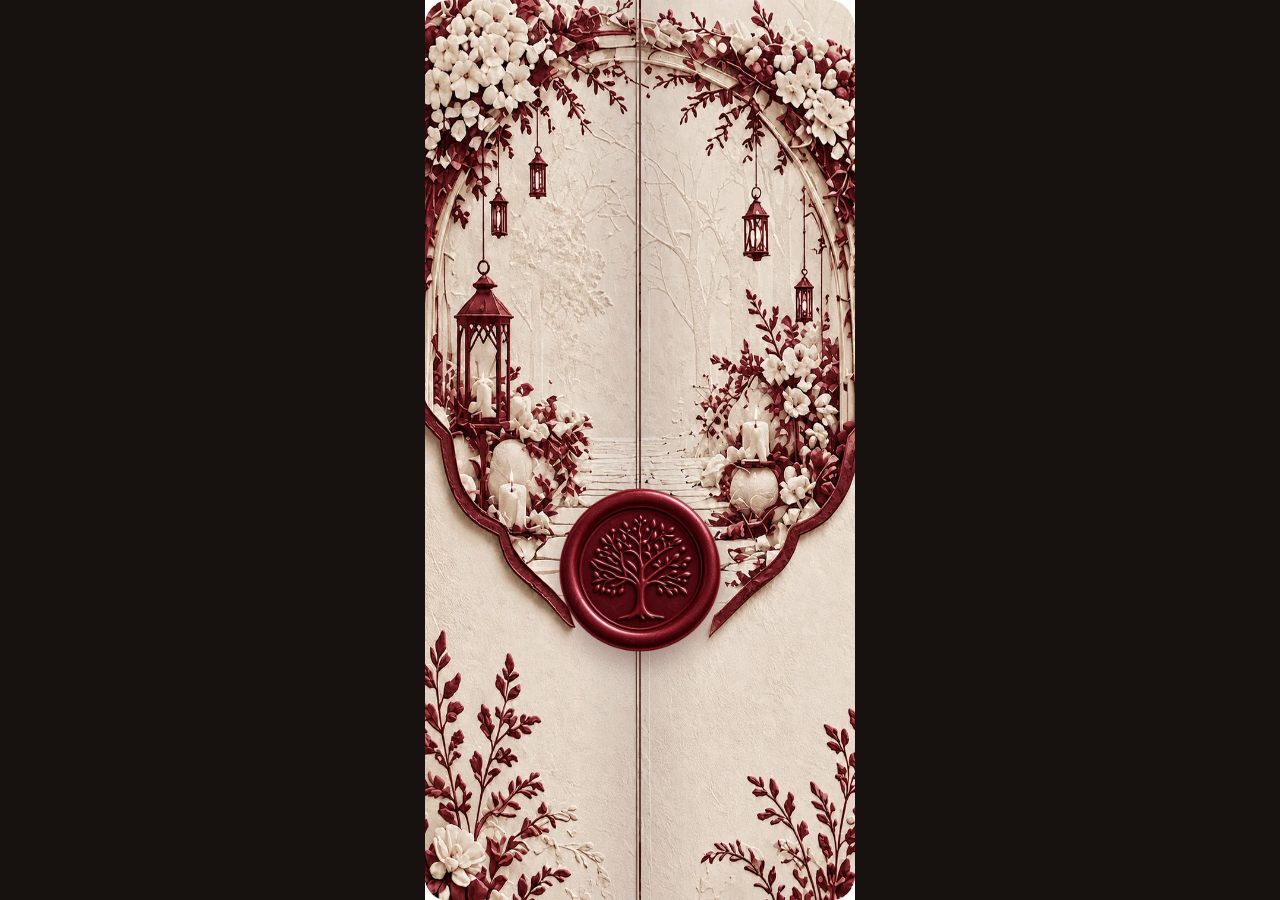
==== sardor-iroda/index.html @ 6cb40ab3 "first commit" ====
<!doctype html>
<html lang="kk">
  <head>
    <meta charset="UTF-8" />
    <meta name="viewport" content="width=device-width, initial-scale=1.0" />
    <meta name="description" content="Абдукаримов отбасы сізді Амирхан мен Нилуфардың үйлену тойына шақырады — 5 қараша 2026, сағат 16:00, «Бахт саройи» мейрамханасы." />
    <meta property="og:type" content="website" />
    <meta property="og:locale" content="kk_KZ" />
    <meta property="og:site_name" content="Үйлену тойына шақыру" />
    <meta property="og:title" content="Амирхан & Нилуфар — Үйлену тойына шақыру" />
    <meta property="og:description" content="Абдукаримов отбасы сізді Амирхан мен Нилуфардың үйлену тойына шақырады — 5 қараша 2026, сағат 16:00, «Бахт саройи» мейрамханасы." />
    <meta property="og:url" content="https://taklifnoma-animation.pages.dev/sardor-iroda" />
    <meta
      property="og:image"
      content="/assets/lokatsiya-cutout-C5i7Qws-.png"
    />
    <meta property="og:image:alt" content="Амирхан & Нилуфар — Үйлену тойына шақыру" />
    <meta name="twitter:card" content="summary_large_image" />
    <meta name="twitter:title" content="Амирхан & Нилуфар — Үйлену тойына шақыру" />
    <meta name="twitter:description" content="Абдукаримов отбасы сізді Амирхан мен Нилуфардың үйлену тойына шақырады — 5 қараша 2026, сағат 16:00, «Бахт саройи» мейрамханасы." />
    <meta
      name="twitter:image"
      content="/assets/lokatsiya-cutout-C5i7Qws-.png"
    />
    <title>Амирхан &amp; Нилуфар — Үйлену тойына шақыру</title>
    <script type="module" crossorigin src="/assets/index-3DyeIg9G.js"></script>
    <link rel="stylesheet" crossorigin href="/assets/index-jlEgkrWH.css">
    <style>
      .open-hint{
        position:absolute;
        top:63.5%;
        left:50%;
        transform:translate(-50%,-50%);
        z-index:7;
        width:clamp(146px,41vw,176px);
        height:clamp(146px,41vw,176px);
        pointer-events:none;
      }
      .open-hint__ring{
        position:absolute;
        inset:0;
        border-radius:50%;
        border:2px solid #f3d595;
        opacity:0;
        animation:open-hint-ring 2.4s ease-out infinite;
      }
      .open-hint__ring:nth-child(2){ animation-delay:.8s; }
      .open-hint__ring:nth-child(3){ animation-delay:1.6s; }
      @keyframes open-hint-ring{
        0%{transform:scale(.8);opacity:.8}
        70%{opacity:.18}
        100%{transform:scale(1.16);opacity:0}
      }
      .door--open .open-hint{display:none}
    </style>
  </head>
  <body>
    <div id="root"></div>
    <script>
      (function(){
        function addHint(){
          var doorBtn = document.querySelector('.door');
          if(!doorBtn){ return false; }
          if(doorBtn.querySelector('.open-hint')){ return true; }
          var hint = document.createElement('span');
          hint.className = 'open-hint';
          hint.setAttribute('aria-hidden', 'true');
          hint.innerHTML = '<span class="open-hint__ring"></span><span class="open-hint__ring"></span><span class="open-hint__ring"></span>';
          doorBtn.appendChild(hint);
          return true;
        }
        var tries = 0;
        var timer = setInterval(function(){
          tries++;
          if(addHint() || tries > 100){ clearInterval(timer); }
        }, 100);
      })();
    </script>
  </body>
</html>
---- assets/index-jlEgkrWH.css ----
@font-face{font-family:Manrope;font-style:normal;font-display:swap;font-weight:400;src:url([data-uri])format("woff2"),url([data-uri])format("woff");unicode-range:U+460-52F,U+1C80-1C8A,U+20B4,U+2DE0-2DFF,U+A640-A69F,U+FE2E-FE2F}@font-face{font-family:Manrope;font-style:normal;font-display:swap;font-weight:400;src:url(/assets/manrope-cyrillic-400-normal-BMzJvInZ.woff2)format("woff2"),url(/assets/manrope-cyrillic-400-normal-Dvx59UGC.woff)format("woff");unicode-range:U+301,U+400-45F,U+490-491,U+4B0-4B1,U+2116}@font-face{font-family:Manrope;font-style:normal;font-display:swap;font-weight:400;src:url(/assets/manrope-greek-400-normal-CM4qok81.woff2)format("woff2"),url(/assets/manrope-greek-400-normal-DuX9RsAR.woff)format("woff");unicode-range:U+370-377,U+37A-37F,U+384-38A,U+38C,U+38E-3A1,U+3A3-3FF}@font-face{font-family:Manrope;font-style:normal;font-display:swap;font-weight:400;src:url(/assets/manrope-vietnamese-400-normal-DHb3EETF.woff2)format("woff2"),url(/assets/manrope-vietnamese-400-normal-D7E_mLGF.woff)format("woff");unicode-range:U+102-103,U+110-111,U+128-129,U+168-169,U+1A0-1A1,U+1AF-1B0,U+300-301,U+303-304,U+308-309,U+323,U+329,U+1EA0-1EF9,U+20AB}@font-face{font-family:Manrope;font-style:normal;font-display:swap;font-weight:400;src:url(/assets/manrope-latin-ext-400-normal-CMDvPJRp.woff2)format("woff2"),url(/assets/manrope-latin-ext-400-normal-C-X6QNXX.woff)format("woff");unicode-range:U+100-2BA,U+2BD-2C5,U+2C7-2CC,U+2CE-2D7,U+2DD-2FF,U+304,U+308,U+329,U+1D00-1DBF,U+1E00-1E9F,U+1EF2-1EFF,U+2020,U+20A0-20AB,U+20AD-20C0,U+2113,U+2C60-2C7F,U+A720-A7FF}@font-face{font-family:Manrope;font-style:normal;font-display:swap;font-weight:400;src:url(/assets/manrope-latin-400-normal-PaqtzbVb.woff2)format("woff2"),url(/assets/manrope-latin-400-normal-8tf8FM3T.woff)format("woff");unicode-range:U+??,U+131,U+152-153,U+2BB-2BC,U+2C6,U+2DA,U+2DC,U+304,U+308,U+329,U+2000-206F,U+20AC,U+2122,U+2191,U+2193,U+2212,U+2215,U+FEFF,U+FFFD}@font-face{font-family:Manrope;font-style:normal;font-display:swap;font-weight:600;src:url([data-uri])format("woff2"),url([data-uri])format("woff");unicode-range:U+460-52F,U+1C80-1C8A,U+20B4,U+2DE0-2DFF,U+A640-A69F,U+FE2E-FE2F}@font-face{font-family:Manrope;font-style:normal;font-display:swap;font-weight:600;src:url(/assets/manrope-cyrillic-600-normal-DvRl3Mj-.woff2)format("woff2"),url(/assets/manrope-cyrillic-600-normal-It4mZcQk.woff)format("woff");unicode-range:U+301,U+400-45F,U+490-491,U+4B0-4B1,U+2116}@font-face{font-family:Manrope;font-style:normal;font-display:swap;font-weight:600;src:url(/assets/manrope-greek-600-normal-BoRV6lzK.woff2)format("woff2"),url(/assets/manrope-greek-600-normal-CF2i9ZRY.woff)format("woff");unicode-range:U+370-377,U+37A-37F,U+384-38A,U+38C,U+38E-3A1,U+3A3-3FF}@font-face{font-family:Manrope;font-style:normal;font-display:swap;font-weight:600;src:url(/assets/manrope-vietnamese-600-normal-C1J5PCl_.woff2)format("woff2"),url(/assets/manrope-vietnamese-600-normal-lA7a_7Ok.woff)format("woff");unicode-range:U+102-103,U+110-111,U+128-129,U+168-169,U+1A0-1A1,U+1AF-1B0,U+300-301,U+303-304,U+308-309,U+323,U+329,U+1EA0-1EF9,U+20AB}@font-face{font-family:Manrope;font-style:normal;font-display:swap;font-weight:600;src:url(/assets/manrope-latin-ext-600-normal-_gBojHdJ.woff2)format("woff2"),url(/assets/manrope-latin-ext-600-normal-u5Pl7hTU.woff)format("woff");unicode-range:U+100-2BA,U+2BD-2C5,U+2C7-2CC,U+2CE-2D7,U+2DD-2FF,U+304,U+308,U+329,U+1D00-1DBF,U+1E00-1E9F,U+1EF2-1EFF,U+2020,U+20A0-20AB,U+20AD-20C0,U+2113,U+2C60-2C7F,U+A720-A7FF}@font-face{font-family:Manrope;font-style:normal;font-display:swap;font-weight:600;src:url(/assets/manrope-latin-600-normal-4f0koTD-.woff2)format("woff2"),url(/assets/manrope-latin-600-normal-BqgrALkZ.woff)format("woff");unicode-range:U+??,U+131,U+152-153,U+2BB-2BC,U+2C6,U+2DA,U+2DC,U+304,U+308,U+329,U+2000-206F,U+20AC,U+2122,U+2191,U+2193,U+2212,U+2215,U+FEFF,U+FFFD}@font-face{font-family:Great Vibes;font-style:normal;font-display:swap;font-weight:400;src:url(/assets/great-vibes-cyrillic-ext-400-normal-CKQhgFwn.woff2)format("woff2"),url([data-uri])format("woff");unicode-range:U+460-52F,U+1C80-1C8A,U+20B4,U+2DE0-2DFF,U+A640-A69F,U+FE2E-FE2F}@font-face{font-family:Great Vibes;font-style:normal;font-display:swap;font-weight:400;src:url(/assets/great-vibes-cyrillic-400-normal-C-wcqNJs.woff2)format("woff2"),url(/assets/great-vibes-cyrillic-400-normal-DtFXCWjq.woff)format("woff");unicode-range:U+301,U+400-45F,U+490-491,U+4B0-4B1,U+2116}@font-face{font-family:Great Vibes;font-style:normal;font-display:swap;font-weight:400;src:url([data-uri])format("woff2"),url([data-uri])format("woff");unicode-range:U+1F??}@font-face{font-family:Great Vibes;font-style:normal;font-display:swap;font-weight:400;src:url(/assets/great-vibes-vietnamese-400-normal-a2O3jU53.woff2)format("woff2"),url(/assets/great-vibes-vietnamese-400-normal-Cxbm9Uac.woff)format("woff");unicode-range:U+102-103,U+110-111,U+128-129,U+168-169,U+1A0-1A1,U+1AF-1B0,U+300-301,U+303-304,U+308-309,U+323,U+329,U+1EA0-1EF9,U+20AB}@font-face{font-family:Great Vibes;font-style:normal;font-display:swap;font-weight:400;src:url(/assets/great-vibes-latin-ext-400-normal-CsjMq8GN.woff2)format("woff2"),url(/assets/great-vibes-latin-ext-400-normal-wh4xxCIu.woff)format("woff");unicode-range:U+100-2BA,U+2BD-2C5,U+2C7-2CC,U+2CE-2D7,U+2DD-2FF,U+304,U+308,U+329,U+1D00-1DBF,U+1E00-1E9F,U+1EF2-1EFF,U+2020,U+20A0-20AB,U+20AD-20C0,U+2113,U+2C60-2C7F,U+A720-A7FF}@font-face{font-family:Great Vibes;font-style:normal;font-display:swap;font-weight:400;src:url(/assets/great-vibes-latin-400-normal-q5-78SH_.woff2)format("woff2"),url(/assets/great-vibes-latin-400-normal-BAZ173uY.woff)format("woff");unicode-range:U+??,U+131,U+152-153,U+2BB-2BC,U+2C6,U+2DA,U+2DC,U+304,U+308,U+329,U+2000-206F,U+20AC,U+2122,U+2191,U+2193,U+2212,U+2215,U+FEFF,U+FFFD}:root{color:#2b1715;font-synthesis:none;text-rendering:optimizelegibility;background:#17120f;font-family:Inter,ui-sans-serif,system-ui,sans-serif}html{scroll-behavior:smooth}*{box-sizing:border-box}body{overscroll-behavior-y:none;min-width:320px;height:100dvh;margin:0;overflow:hidden}@font-face{font-family:Andasia;src:url(/assets/andasia-2HtZKfpH.ttf)format("truetype");font-display:swap;font-style:normal;font-weight:400}#root{height:100%}.page{background:#17120f;justify-content:center;height:100%;display:flex;overflow:hidden}.invitation{background:#eee6dc;width:min(100%,430px);height:100%;position:relative;overflow:hidden}.extra-card{color:#652c2c;text-align:center;width:100%;max-width:360px;font-family:Manrope,sans-serif}.extra-card h2{margin:18px 0 24px;font:400 clamp(2.5rem,11vw,3.3rem)/1.2 Great Vibes,cursive}.extra-card p{margin:22px 0;font-size:clamp(1rem,4.3vw,1.16rem);line-height:1.65}.extra-card__heart{font-size:26px}.extra-card .extra-card__names{font:400 clamp(2.3rem,10vw,3rem)/1.3 Great Vibes,cursive}.countdown-grid{grid-template-columns:repeat(4,minmax(0,1fr));gap:8px;margin:30px 0;display:grid}.countdown-grid>div{background:#fff8efb3;border:1px solid #a8796066;border-radius:14px 4px;padding:15px 2px}.countdown-grid strong{font-variant-numeric:tabular-nums;font-size:clamp(1.5rem,7vw,2rem);display:block}.countdown-grid span{font-size:11px}.language-switch{top:max(14px, env(safe-area-inset-top));z-index:30;background:#fff8efed;border:1px solid #bfa783;border-radius:24px;gap:4px;padding:4px;display:flex;position:absolute;left:50%;transform:translate(-50%);box-shadow:0 3px 16px #35251820}.language-switch button{color:#654a32;cursor:pointer;white-space:nowrap;background:0 0;border:0;border-radius:20px;min-height:40px;padding:8px 15px;font:600 13px Manrope,sans-serif}.language-switch button[aria-pressed=true]{color:#fffaf2;background:#765638}.language-switch button:focus-visible{outline-offset:2px;outline:2px solid #765638}.invitation__visual{z-index:0;width:100%;height:100%;position:absolute;inset:0;overflow:hidden}.invitation__layer{object-fit:cover;pointer-events:none;-webkit-user-select:none;user-select:none;width:100%;height:100%;display:block;position:absolute;inset:0}.invitation__layer--flowers{z-index:3}.invitation__circle{z-index:1;aspect-ratio:1;object-fit:contain;opacity:.38;pointer-events:none;-webkit-user-select:none;user-select:none;will-change:transform;width:145%;max-width:none;animation:32s linear infinite rotate-background-circle;display:block;position:absolute;top:50%;left:0;transform:translate(-50%,-50%)}.invitation__arabic{z-index:2;object-fit:cover;object-position:center right;opacity:.14;mix-blend-mode:multiply;filter:blur(.35px);pointer-events:none;-webkit-user-select:none;user-select:none;width:68%;height:100%;display:block;position:absolute;top:0;right:0}@keyframes rotate-background-circle{to{transform:translate(-50%,-50%)rotate(360deg)}}@media (prefers-reduced-motion:reduce){.invitation__circle{animation:none}}.invitation__content{z-index:3;overscroll-behavior-y:none;scroll-behavior:smooth;scroll-snap-type:y mandatory;-webkit-overflow-scrolling:touch;width:100%;height:100%;position:relative;overflow:hidden auto}.door{z-index:20;cursor:pointer;perspective:900px;background:0 0;border:0;width:100%;height:100%;padding:0;transition:visibility 0s linear 12.7s;display:block;position:absolute;inset:0;overflow:hidden}.door__floor-shadow{z-index:1;opacity:0;filter:blur(16px);transform-origin:bottom;background:#240a0bb3;border-radius:50%;width:18%;height:14%;transition:width 10s cubic-bezier(.42,0,.16,1),opacity 10s,transform 10s cubic-bezier(.42,0,.16,1);position:absolute;bottom:-4%;left:50%;transform:translate(-50%)scaleX(.2)}.door__panel{backface-visibility:hidden;width:50.15%;height:100%;transform-style:preserve-3d;will-change:transform;transition:transform 10s cubic-bezier(.42,0,.16,1) 2.4s,filter 10s 2.4s,box-shadow 10s 2.4s;position:absolute;top:0;overflow:hidden}.door__panel img{object-fit:fill;pointer-events:none;-webkit-user-select:none;user-select:none;width:200%;max-width:none;height:100%;position:absolute;top:0}.door__monogram{z-index:5;aspect-ratio:1;color:#f3d595;text-shadow:0 2px 8px #230a0aa6;pointer-events:none;background:#4818172e;border:1px solid #f0d08fcc;border-radius:50%;place-items:center;width:clamp(76px,24vw,102px);font-family:Great Vibes,cursive;font-size:clamp(3.15rem,15vw,4.15rem);font-style:italic;font-weight:400;line-height:1;display:grid;position:absolute;top:43%;left:50%;transform:translate(-50%,-50%);box-shadow:inset 0 0 0 4px #5e2a1f4d,0 7px 22px #230a0a61}.door__panel--left .door__monogram{padding-right:.08em}.door__panel--right .door__monogram{padding-right:.12em}.door__panel:before{z-index:3;opacity:.18;mix-blend-mode:multiply;pointer-events:none;content:"";background:linear-gradient(90deg,#fff8e17a,#0000 16% 72%,#2e0b0e8a);transition:opacity 10s;position:absolute;inset:0}.door__panel--left{transform-origin:0;border-right:2px solid #4818178c;left:0;box-shadow:inset -7px 0 10px #481d1652,inset 3px 0 3px #fffaec52}.door__panel--left img{left:0}.door__panel--right{transform-origin:100%;border-left:2px solid #4818178c;right:0;box-shadow:inset 7px 0 10px #481d1652,inset -3px 0 3px #fffaec52}.door__panel--right img{right:0}.door__panel--right:before{background:linear-gradient(270deg,#fff8e17a,#0000 16% 72%,#2e0b0e8a)}.door__seal{z-index:6;aspect-ratio:1;filter:drop-shadow(0 12px 13px #4012125c);pointer-events:none;-webkit-user-select:none;user-select:none;will-change:transform, opacity;border-radius:50%;width:clamp(146px,41vw,176px);display:block;position:absolute;top:63.5%;left:50%;transform:translate(-50%,-50%)}.door--open{visibility:hidden;pointer-events:none}.door--open .door__panel--left{filter:brightness(.68)saturate(1.08);transform:rotateY(-116deg);box-shadow:26px 0 42px #2b0e0d94,inset -12px 0 15px #26090b7a}.door--open .door__panel--right{filter:brightness(.68)saturate(1.08);transform:rotateY(116deg);box-shadow:-26px 0 42px #2b0e0d94,inset 12px 0 15px #26090b7a}.door--open .door__seal{animation:2.6s linear forwards release-seal}.door--open .door__panel:before{opacity:.62}.door--open .door__floor-shadow{opacity:.58;width:92%;transform:translate(-50%)scaleX(1)}@keyframes release-seal{0%{opacity:1;transform:translate(-50%,-50%)scale(1)}50%{opacity:1;animation-timing-function:cubic-bezier(.55,0,1,.45);transform:translate(-50%,-72%)scale(1.04)}to{opacity:1;transform:translate(-50%,430%)scale(1)}}.text-scene{scroll-snap-align:start;scroll-snap-stop:always;text-align:center;justify-content:center;align-items:center;min-height:100%;padding:25% 16%;display:flex}.text-scene--top{align-items:flex-start;padding-top:22svh}.text-scene h1,.text-scene p{color:#5a1b1d;text-shadow:0 1px 12px #fffaf3eb;margin:0}.text-scene h1{letter-spacing:-.04em;font-family:Georgia,Times New Roman,serif;font-size:clamp(2.8rem,14vw,4.1rem);font-style:italic;font-weight:500}.text-scene__couple{text-align:center;flex-direction:column;align-items:center;width:100%;margin:0;font-family:Andasia,cursive;font-size:clamp(2.8rem,14vw,4rem);line-height:.9;display:flex}.text-scene__couple--great-vibes{font-family:Great Vibes,cursive;font-weight:400}.text-scene__couple--manrope{font-family:Manrope,sans-serif;font-weight:400}.text-scene__couple .text-scene__name{text-align:center;white-space:nowrap;align-self:center;width:max-content;max-width:none;line-height:.92;display:block}.text-scene__latin-initial{font-family:Andasia,cursive}.text-scene__heading{width:100%}.text-scene__date{-webkit-backdrop-filter:blur(3px);backdrop-filter:blur(3px);letter-spacing:-.035em;text-transform:uppercase;background:linear-gradient(135deg,#fffdf89e,#efe0d259);border:1px solid #5a1b1db8;border-radius:18px 4px;width:fit-content;min-width:225px;padding:18px 30px 19px;font-family:Manrope,sans-serif;font-size:clamp(1.12rem,5.4vw,1.42rem);font-weight:600;line-height:1.45;position:relative;box-shadow:inset 0 0 0 4px #fffaf3ad,inset 0 0 0 5px #5a1b1d33,0 9px 28px #5a1b1d21;margin:76px auto 0!important}.text-scene__date span{display:block}.text-scene__date:before,.text-scene__date:after{color:#7a292b;content:"◆";font-family:Georgia,Times New Roman,serif;font-size:1.25rem;line-height:1;position:absolute;top:50%;transform:translateY(-50%)}.text-scene__date:before{left:-11px}.text-scene__date:after{right:-11px}.text-scene__date-time{margin-top:2px;font-size:1.18em;font-weight:400}.text-scene__schedule{justify-content:center;gap:18px;margin-top:7px;display:flex!important}.text-scene__schedule-item small,.text-scene__schedule-item strong{display:block}.text-scene__schedule-item small{letter-spacing:0;text-transform:none;font-size:.56em;font-weight:600}.text-scene__schedule-item strong{font-size:.93em;font-weight:500}.scroll-cue{color:#6f292b;cursor:pointer;filter:drop-shadow(0 2px 6px #fffaf3f2);background:0 0;border:0;place-items:center;width:52px;height:52px;margin:27px auto 0;padding:0;transition:color .18s,transform .18s;display:grid}.scroll-cue svg{width:42px;height:42px;animation:2.1s ease-in-out infinite scroll-cue-bounce}.scroll-cue:active{transform:scale(.92)}.scroll-cue:focus-visible{outline-offset:2px;border-radius:14px;outline:2px solid #5a1b1dad}.scroll-cue--page{margin-top:18px}.scroll-cue--up svg{animation-name:scroll-cue-bounce-up;transform:rotate(180deg)}@keyframes scroll-cue-bounce{0%,to{opacity:.48;transform:translateY(0)}50%{opacity:.92;transform:translateY(9px)}}@keyframes scroll-cue-bounce-up{0%,to{opacity:.48;transform:rotate(180deg)translateY(0)}50%{opacity:.92;transform:rotate(180deg)translateY(9px)}}.text-scene__couple>span:not(.text-scene__name){font-size:.72em;line-height:1.05;display:block}.text-scene--greeting{padding:12svh 9% 15svh}.greeting-card{width:100%;padding:18px 8px}.greeting-card p{text-shadow:0 1px 4px #fffaf3,0 0 14px #fffaf3f2;margin:0 0 13px;font-family:Manrope,sans-serif;font-size:clamp(1.12rem,5vw,1.32rem);font-weight:500;line-height:1.5}.greeting-card .greeting-card__title{margin-bottom:14px;font-family:Andasia,cursive;font-size:clamp(2.25rem,10vw,3rem);font-weight:400;line-height:1.05}.greeting-card__message p{margin-bottom:8px}.greeting-card__message p:last-child{margin-top:22px;margin-bottom:0}.greeting-card__family{color:#5a1b1d;margin-top:19px;font-family:Manrope,sans-serif}.greeting-card__family span{font-family:Manrope,sans-serif;font-size:clamp(1.22rem,5.5vw,1.55rem);font-weight:600;line-height:1.2;display:block}.text-scene--calendar{padding:18svh 12% 20svh}.calendar{color:#6d2528;text-align:center;text-shadow:0 1px 4px #fffaf3,0 0 14px #fffaf3f5;width:100%;font-family:Manrope,sans-serif}.calendar .calendar__month{color:#5a1b1d;letter-spacing:.04em;margin:0 0 34px;font-size:clamp(1.25rem,5.8vw,1.6rem);font-weight:600}.calendar__weekdays,.calendar__days{grid-template-columns:repeat(7,1fr);display:grid}.calendar__weekdays{letter-spacing:.04em;margin-bottom:14px;font-size:clamp(.72rem,3.2vw,.86rem);font-weight:700}.calendar__days{row-gap:11px;font-size:clamp(1rem,4.6vw,1.24rem);font-weight:600}.calendar__day,.calendar__empty{place-items:center;min-width:0;height:31px;display:grid;position:relative}.calendar__day--event{z-index:1;color:#fffaf3;text-shadow:none}.calendar__day b{z-index:1;font:inherit;line-height:1;position:relative}.calendar__day--event svg{z-index:0;color:#5a1b1d;filter:drop-shadow(0 4px 5px #5b141a40);width:45px;height:45px;position:absolute;top:50%;left:50%;transform:translate(-50%,-50%)}.text-scene--location{padding:16svh 10% 18svh}.text-scene--photo{padding:8svh 7%}.photo-card{width:100%}.photo-card img{object-fit:contain;border:8px solid #fffaf3c7;border-radius:26px 8px;width:100%;max-height:82svh;display:block;box-shadow:0 18px 42px #4116144d}.location-card{color:#5a1b1d;text-align:center;width:100%;font-family:Manrope,sans-serif}.location-card__image{object-fit:contain;pointer-events:none;-webkit-user-select:none;user-select:none;width:118%;height:220px;margin:-16px -9% -2px;display:block}.location-card__image--after-button{margin-top:10px;margin-bottom:-18px}.location-card .location-card__title{margin:0 0 7px;font-family:Andasia,cursive;font-size:clamp(2.7rem,12vw,3.6rem);font-weight:400;line-height:1}.invitation--ru .text-scene__couple,.invitation--ru .greeting-card .greeting-card__title,.invitation--ru .location-card .location-card__title{font-family:Great Vibes,cursive}.location-card address{color:#5a1b1d;text-shadow:0 1px 4px #fffaf3,0 0 14px #fffaf3f2;max-width:280px;margin:0 auto 16px;font-size:clamp(1rem,4.5vw,1.18rem);font-style:normal;font-weight:500;line-height:1.55}.location-card .location-card__landmark{color:#5a1b1d;text-shadow:0 1px 4px #fffaf3,0 0 14px #fffaf3f2;max-width:310px;margin:-5px auto 17px;font-family:Manrope,sans-serif;font-size:clamp(.82rem,3.6vw,.95rem);font-weight:500;line-height:1.45}.location-card__events{gap:14px;width:min(100%,310px);margin:0 auto;display:grid}.location-card__event{background:#fffaf36b;border:1px solid #5a1b1d3d;border-radius:18px 5px;padding:13px 14px 15px;box-shadow:0 7px 20px #5a1b1d14}.location-card__event-title,.location-card__event-time{color:#5a1b1d;margin:0}.location-card__event-title{font-size:1rem;font-weight:700}.location-card__event-time{margin-top:2px;font-size:1.15rem;font-weight:600}.location-card__event address{margin:5px auto 10px}.location-card__event:not(:has(.location-card__button)) address{margin-bottom:0}.location-card__event .location-card__button{min-width:190px;padding:10px 18px}.location-card__button{color:#5a1b1d;-webkit-backdrop-filter:blur(3px);backdrop-filter:blur(3px);background:linear-gradient(135deg,#fffdf89e,#efe0d259);border:1px solid #5a1b1db8;border-radius:18px 4px;justify-content:center;align-items:center;min-width:220px;padding:14px 23px;font-size:.95rem;font-weight:600;text-decoration:none;transition:transform .18s,box-shadow .18s;display:inline-flex;box-shadow:inset 0 0 0 4px #fffaf3ad,inset 0 0 0 5px #5a1b1d33,0 9px 28px #5a1b1d21}.location-card__button:active{transform:scale(.97)}.invitation--text-emphasis .text-scene__date{font-size:clamp(1.24rem,5.8vw,1.55rem);font-weight:700}.invitation--text-emphasis .text-scene__date-time{font-weight:700}.invitation--text-emphasis .greeting-card p{font-size:clamp(1.18rem,5.3vw,1.42rem);font-weight:600;line-height:1.45}.invitation--text-emphasis .greeting-card .greeting-card__title{font-size:clamp(2.5rem,11vw,3.3rem);font-weight:500}.invitation--text-emphasis .greeting-card__message p:nth-last-child(-n+2){font-weight:700}.invitation--text-emphasis .location-card address{font-size:clamp(1.12rem,5vw,1.32rem);font-weight:700}.invitation--text-emphasis .location-card .location-card__landmark{font-size:clamp(.95rem,4vw,1.08rem);font-weight:600}.invitation--text-emphasis .location-card__button{font-size:1rem;font-weight:700}.invitation--text-emphasis .text-scene--top .scroll-cue{width:88px;height:88px}.invitation--text-emphasis .text-scene--top .scroll-cue svg{width:78px;height:78px}.reveal{opacity:0;transition:opacity .85s,transform .85s cubic-bezier(.22,1,.36,1);transform:translateY(80px)}.reveal.is-visible{opacity:1;transform:translateY(0)}@media (prefers-reduced-motion:reduce){.reveal{transition:none}.scroll-cue svg{animation:none}}.page--beige{background:#e8dcc9}.invitation--beige{background:#f5eee3}.invitation--beige .invitation__visual{background:linear-gradient(145deg,#fffaf2 0%,#f2e8d9 52%,#e9dbc7 100%)}.invitation--beige .invitation__circle{opacity:.28;filter:none}.invitation--beige .invitation__arabic{opacity:.1;filter:none}.invitation--beige .text-scene h1,.invitation--beige .text-scene p,.invitation--beige .greeting-card__family,.invitation--beige .calendar,.invitation--beige .calendar .calendar__month,.invitation--beige .location-card,.invitation--beige .location-card address,.invitation--beige .location-card .location-card__landmark,.invitation--beige .location-card__button,.invitation--beige .scroll-cue{color:#80664c}.invitation--beige .text-scene h1,.invitation--beige .text-scene p,.invitation--beige .greeting-card p,.invitation--beige .calendar,.invitation--beige .location-card address,.invitation--beige .location-card .location-card__landmark{text-shadow:0 1px 10px #fffaf0f0}.invitation--beige .text-scene__date,.invitation--beige .location-card__button{background:linear-gradient(135deg,#fffbf2b8,#d5be9d61);border-color:#70563d9e;box-shadow:inset 0 0 0 4px #fffbf294,inset 0 0 0 5px #70563d2b,0 9px 28px #5b442d21}.invitation--beige .text-scene__date:before,.invitation--beige .text-scene__date:after,.invitation--beige .calendar__day--event svg{color:#84684a}.invitation--beige .calendar__day--event{color:#fffaf0}.invitation--beige .door__panel img,.invitation--beige .door__seal{filter:none}.invitation--beige .door__monogram{color:#f8e8c9;text-shadow:0 2px 8px #3e2b1994;background:#684e302e;border-color:#f6e2bee0}.invitation--beige .door--open .door__panel--left,.invitation--beige .door--open .door__panel--right{filter:none}
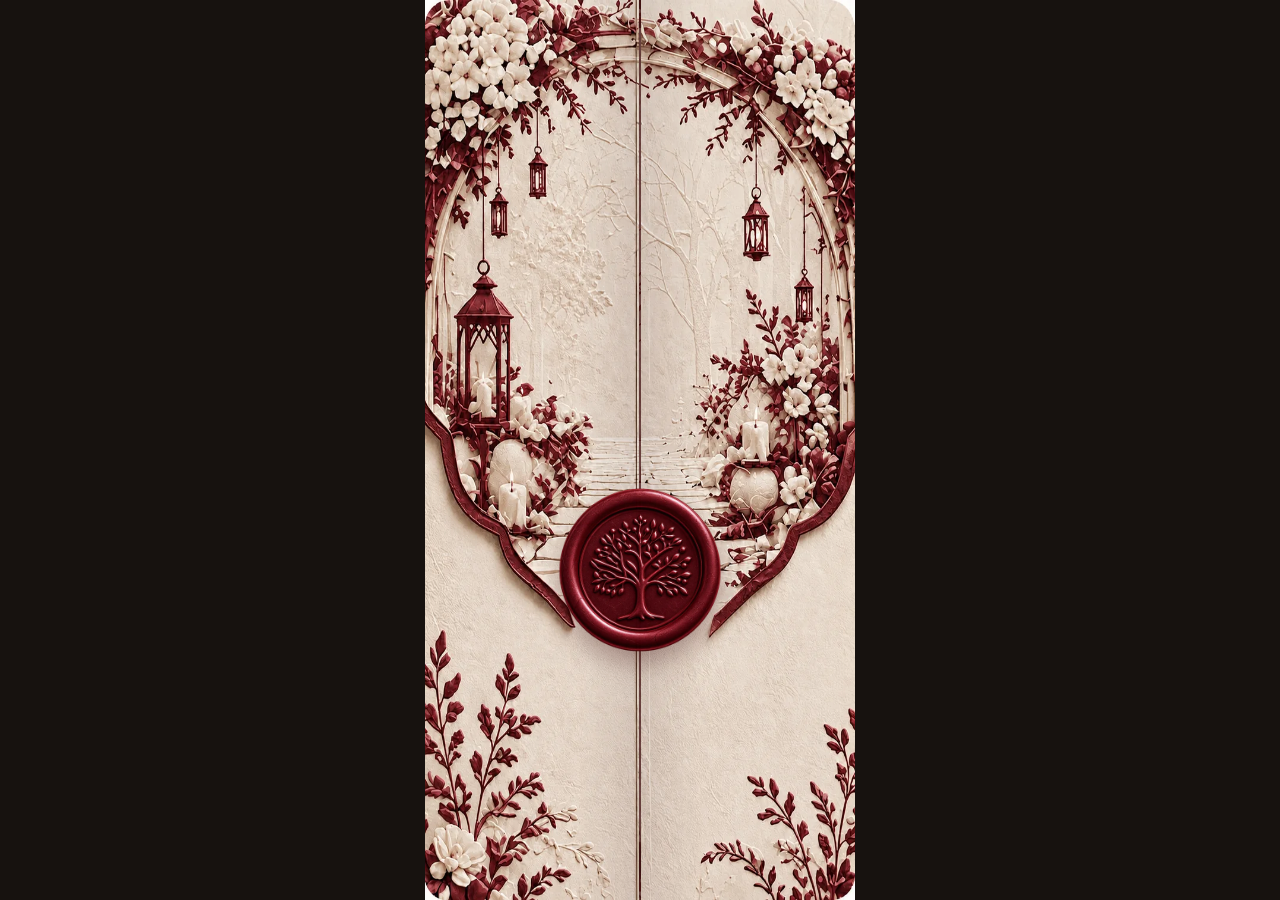
==== commit 253aec43: "Switch couple names to Latin spelling (Amirxan, Nilufar) Co-Authored-By: Claude Sonnet 5.5 <noreply@" ====
--- a/sardor-iroda/index.html
+++ b/sardor-iroda/index.html
@@ -3,26 +3,26 @@
   <head>
     <meta charset="UTF-8" />
     <meta name="viewport" content="width=device-width, initial-scale=1.0" />
-    <meta name="description" content="Абдукаримов отбасы сізді Амирхан мен Нилуфардың үйлену тойына шақырады — 5 қараша 2026, сағат 16:00, «Бахт саройи» мейрамханасы." />
+    <meta name="description" content="Абдуллаев отбасы сізді Amirxan мен Nilufar-дың үйлену тойына шақырады — 5 қараша 2026, сағат 16:00, «Бахт саройи» мейрамханасы." />
     <meta property="og:type" content="website" />
     <meta property="og:locale" content="kk_KZ" />
     <meta property="og:site_name" content="Үйлену тойына шақыру" />
-    <meta property="og:title" content="Амирхан & Нилуфар — Үйлену тойына шақыру" />
-    <meta property="og:description" content="Абдукаримов отбасы сізді Амирхан мен Нилуфардың үйлену тойына шақырады — 5 қараша 2026, сағат 16:00, «Бахт саройи» мейрамханасы." />
+    <meta property="og:title" content="Amirxan & Nilufar — Үйлену тойына шақыру" />
+    <meta property="og:description" content="Абдуллаев отбасы сізді Amirxan мен Nilufar-дың үйлену тойына шақырады — 5 қараша 2026, сағат 16:00, «Бахт саройи» мейрамханасы." />
     <meta property="og:url" content="https://taklifnoma-animation.pages.dev/sardor-iroda" />
     <meta
       property="og:image"
       content="/assets/lokatsiya-cutout-C5i7Qws-.png"
     />
-    <meta property="og:image:alt" content="Амирхан & Нилуфар — Үйлену тойына шақыру" />
+    <meta property="og:image:alt" content="Amirxan & Nilufar — Үйлену тойына шақыру" />
     <meta name="twitter:card" content="summary_large_image" />
-    <meta name="twitter:title" content="Амирхан & Нилуфар — Үйлену тойына шақыру" />
-    <meta name="twitter:description" content="Абдукаримов отбасы сізді Амирхан мен Нилуфардың үйлену тойына шақырады — 5 қараша 2026, сағат 16:00, «Бахт саройи» мейрамханасы." />
+    <meta name="twitter:title" content="Amirxan & Nilufar — Үйлену тойына шақыру" />
+    <meta name="twitter:description" content="Абдуллаев отбасы сізді Amirxan мен Nilufar-дың үйлену тойына шақырады — 5 қараша 2026, сағат 16:00, «Бахт саройи» мейрамханасы." />
     <meta
       name="twitter:image"
       content="/assets/lokatsiya-cutout-C5i7Qws-.png"
     />
-    <title>Амирхан &amp; Нилуфар — Үйлену тойына шақыру</title>
+    <title>Amirxan &amp; Nilufar — Үйлену тойына шақыру</title>
     <script type="module" crossorigin src="/assets/index-3DyeIg9G.js"></script>
     <link rel="stylesheet" crossorigin href="/assets/index-jlEgkrWH.css">
     <style>
--- a/assets/index-jlEgkrWH.css
+++ b/assets/index-jlEgkrWH.css
@@ -1 +1 @@
-@font-face{font-family:Manrope;font-style:normal;font-display:swap;font-weight:400;src:url([data-uri])format("woff2"),url([data-uri])format("woff");unicode-range:U+460-52F,U+1C80-1C8A,U+20B4,U+2DE0-2DFF,U+A640-A69F,U+FE2E-FE2F}@font-face{font-family:Manrope;font-style:normal;font-display:swap;font-weight:400;src:url(/assets/manrope-cyrillic-400-normal-BMzJvInZ.woff2)format("woff2"),url(/assets/manrope-cyrillic-400-normal-Dvx59UGC.woff)format("woff");unicode-range:U+301,U+400-45F,U+490-491,U+4B0-4B1,U+2116}@font-face{font-family:Manrope;font-style:normal;font-display:swap;font-weight:400;src:url(/assets/manrope-greek-400-normal-CM4qok81.woff2)format("woff2"),url(/assets/manrope-greek-400-normal-DuX9RsAR.woff)format("woff");unicode-range:U+370-377,U+37A-37F,U+384-38A,U+38C,U+38E-3A1,U+3A3-3FF}@font-face{font-family:Manrope;font-style:normal;font-display:swap;font-weight:400;src:url(/assets/manrope-vietnamese-400-normal-DHb3EETF.woff2)format("woff2"),url(/assets/manrope-vietnamese-400-normal-D7E_mLGF.woff)format("woff");unicode-range:U+102-103,U+110-111,U+128-129,U+168-169,U+1A0-1A1,U+1AF-1B0,U+300-301,U+303-304,U+308-309,U+323,U+329,U+1EA0-1EF9,U+20AB}@font-face{font-family:Manrope;font-style:normal;font-display:swap;font-weight:400;src:url(/assets/manrope-latin-ext-400-normal-CMDvPJRp.woff2)format("woff2"),url(/assets/manrope-latin-ext-400-normal-C-X6QNXX.woff)format("woff");unicode-range:U+100-2BA,U+2BD-2C5,U+2C7-2CC,U+2CE-2D7,U+2DD-2FF,U+304,U+308,U+329,U+1D00-1DBF,U+1E00-1E9F,U+1EF2-1EFF,U+2020,U+20A0-20AB,U+20AD-20C0,U+2113,U+2C60-2C7F,U+A720-A7FF}@font-face{font-family:Manrope;font-style:normal;font-display:swap;font-weight:400;src:url(/assets/manrope-latin-400-normal-PaqtzbVb.woff2)format("woff2"),url(/assets/manrope-latin-400-normal-8tf8FM3T.woff)format("woff");unicode-range:U+??,U+131,U+152-153,U+2BB-2BC,U+2C6,U+2DA,U+2DC,U+304,U+308,U+329,U+2000-206F,U+20AC,U+2122,U+2191,U+2193,U+2212,U+2215,U+FEFF,U+FFFD}@font-face{font-family:Manrope;font-style:normal;font-display:swap;font-weight:600;src:url([data-uri])format("woff2"),url([data-uri])format("woff");unicode-range:U+460-52F,U+1C80-1C8A,U+20B4,U+2DE0-2DFF,U+A640-A69F,U+FE2E-FE2F}@font-face{font-family:Manrope;font-style:normal;font-display:swap;font-weight:600;src:url(/assets/manrope-cyrillic-600-normal-DvRl3Mj-.woff2)format("woff2"),url(/assets/manrope-cyrillic-600-normal-It4mZcQk.woff)format("woff");unicode-range:U+301,U+400-45F,U+490-491,U+4B0-4B1,U+2116}@font-face{font-family:Manrope;font-style:normal;font-display:swap;font-weight:600;src:url(/assets/manrope-greek-600-normal-BoRV6lzK.woff2)format("woff2"),url(/assets/manrope-greek-600-normal-CF2i9ZRY.woff)format("woff");unicode-range:U+370-377,U+37A-37F,U+384-38A,U+38C,U+38E-3A1,U+3A3-3FF}@font-face{font-family:Manrope;font-style:normal;font-display:swap;font-weight:600;src:url(/assets/manrope-vietnamese-600-normal-C1J5PCl_.woff2)format("woff2"),url(/assets/manrope-vietnamese-600-normal-lA7a_7Ok.woff)format("woff");unicode-range:U+102-103,U+110-111,U+128-129,U+168-169,U+1A0-1A1,U+1AF-1B0,U+300-301,U+303-304,U+308-309,U+323,U+329,U+1EA0-1EF9,U+20AB}@font-face{font-family:Manrope;font-style:normal;font-display:swap;font-weight:600;src:url(/assets/manrope-latin-ext-600-normal-_gBojHdJ.woff2)format("woff2"),url(/assets/manrope-latin-ext-600-normal-u5Pl7hTU.woff)format("woff");unicode-range:U+100-2BA,U+2BD-2C5,U+2C7-2CC,U+2CE-2D7,U+2DD-2FF,U+304,U+308,U+329,U+1D00-1DBF,U+1E00-1E9F,U+1EF2-1EFF,U+2020,U+20A0-20AB,U+20AD-20C0,U+2113,U+2C60-2C7F,U+A720-A7FF}@font-face{font-family:Manrope;font-style:normal;font-display:swap;font-weight:600;src:url(/assets/manrope-latin-600-normal-4f0koTD-.woff2)format("woff2"),url(/assets/manrope-latin-600-normal-BqgrALkZ.woff)format("woff");unicode-range:U+??,U+131,U+152-153,U+2BB-2BC,U+2C6,U+2DA,U+2DC,U+304,U+308,U+329,U+2000-206F,U+20AC,U+2122,U+2191,U+2193,U+2212,U+2215,U+FEFF,U+FFFD}@font-face{font-family:Great Vibes;font-style:normal;font-display:swap;font-weight:400;src:url(/assets/great-vibes-cyrillic-ext-400-normal-CKQhgFwn.woff2)format("woff2"),url([data-uri])format("woff");unicode-range:U+460-52F,U+1C80-1C8A,U+20B4,U+2DE0-2DFF,U+A640-A69F,U+FE2E-FE2F}@font-face{font-family:Great Vibes;font-style:normal;font-display:swap;font-weight:400;src:url(/assets/great-vibes-cyrillic-400-normal-C-wcqNJs.woff2)format("woff2"),url(/assets/great-vibes-cyrillic-400-normal-DtFXCWjq.woff)format("woff");unicode-range:U+301,U+400-45F,U+490-491,U+4B0-4B1,U+2116}@font-face{font-family:Great Vibes;font-style:normal;font-display:swap;font-weight:400;src:url([data-uri])format("woff2"),url([data-uri])format("woff");unicode-range:U+1F??}@font-face{font-family:Great Vibes;font-style:normal;font-display:swap;font-weight:400;src:url(/assets/great-vibes-vietnamese-400-normal-a2O3jU53.woff2)format("woff2"),url(/assets/great-vibes-vietnamese-400-normal-Cxbm9Uac.woff)format("woff");unicode-range:U+102-103,U+110-111,U+128-129,U+168-169,U+1A0-1A1,U+1AF-1B0,U+300-301,U+303-304,U+308-309,U+323,U+329,U+1EA0-1EF9,U+20AB}@font-face{font-family:Great Vibes;font-style:normal;font-display:swap;font-weight:400;src:url(/assets/great-vibes-latin-ext-400-normal-CsjMq8GN.woff2)format("woff2"),url(/assets/great-vibes-latin-ext-400-normal-wh4xxCIu.woff)format("woff");unicode-range:U+100-2BA,U+2BD-2C5,U+2C7-2CC,U+2CE-2D7,U+2DD-2FF,U+304,U+308,U+329,U+1D00-1DBF,U+1E00-1E9F,U+1EF2-1EFF,U+2020,U+20A0-20AB,U+20AD-20C0,U+2113,U+2C60-2C7F,U+A720-A7FF}@font-face{font-family:Great Vibes;font-style:normal;font-display:swap;font-weight:400;src:url(/assets/great-vibes-latin-400-normal-q5-78SH_.woff2)format("woff2"),url(/assets/great-vibes-latin-400-normal-BAZ173uY.woff)format("woff");unicode-range:U+??,U+131,U+152-153,U+2BB-2BC,U+2C6,U+2DA,U+2DC,U+304,U+308,U+329,U+2000-206F,U+20AC,U+2122,U+2191,U+2193,U+2212,U+2215,U+FEFF,U+FFFD}:root{color:#2b1715;font-synthesis:none;text-rendering:optimizelegibility;background:#17120f;font-family:Inter,ui-sans-serif,system-ui,sans-serif}html{scroll-behavior:smooth}*{box-sizing:border-box}body{overscroll-behavior-y:none;min-width:320px;height:100dvh;margin:0;overflow:hidden}@font-face{font-family:Andasia;src:url(/assets/andasia-2HtZKfpH.ttf)format("truetype");font-display:swap;font-style:normal;font-weight:400}#root{height:100%}.page{background:#17120f;justify-content:center;height:100%;display:flex;overflow:hidden}.invitation{background:#eee6dc;width:min(100%,430px);height:100%;position:relative;overflow:hidden}.extra-card{color:#652c2c;text-align:center;width:100%;max-width:360px;font-family:Manrope,sans-serif}.extra-card h2{margin:18px 0 24px;font:400 clamp(2.5rem,11vw,3.3rem)/1.2 Great Vibes,cursive}.extra-card p{margin:22px 0;font-size:clamp(1rem,4.3vw,1.16rem);line-height:1.65}.extra-card__heart{font-size:26px}.extra-card .extra-card__names{font:400 clamp(2.3rem,10vw,3rem)/1.3 Great Vibes,cursive}.countdown-grid{grid-template-columns:repeat(4,minmax(0,1fr));gap:8px;margin:30px 0;display:grid}.countdown-grid>div{background:#fff8efb3;border:1px solid #a8796066;border-radius:14px 4px;padding:15px 2px}.countdown-grid strong{font-variant-numeric:tabular-nums;font-size:clamp(1.5rem,7vw,2rem);display:block}.countdown-grid span{font-size:11px}.language-switch{top:max(14px, env(safe-area-inset-top));z-index:30;background:#fff8efed;border:1px solid #bfa783;border-radius:24px;gap:4px;padding:4px;display:flex;position:absolute;left:50%;transform:translate(-50%);box-shadow:0 3px 16px #35251820}.language-switch button{color:#654a32;cursor:pointer;white-space:nowrap;background:0 0;border:0;border-radius:20px;min-height:40px;padding:8px 15px;font:600 13px Manrope,sans-serif}.language-switch button[aria-pressed=true]{color:#fffaf2;background:#765638}.language-switch button:focus-visible{outline-offset:2px;outline:2px solid #765638}.invitation__visual{z-index:0;width:100%;height:100%;position:absolute;inset:0;overflow:hidden}.invitation__layer{object-fit:cover;pointer-events:none;-webkit-user-select:none;user-select:none;width:100%;height:100%;display:block;position:absolute;inset:0}.invitation__layer--flowers{z-index:3}.invitation__circle{z-index:1;aspect-ratio:1;object-fit:contain;opacity:.38;pointer-events:none;-webkit-user-select:none;user-select:none;will-change:transform;width:145%;max-width:none;animation:32s linear infinite rotate-background-circle;display:block;position:absolute;top:50%;left:0;transform:translate(-50%,-50%)}.invitation__arabic{z-index:2;object-fit:cover;object-position:center right;opacity:.14;mix-blend-mode:multiply;filter:blur(.35px);pointer-events:none;-webkit-user-select:none;user-select:none;width:68%;height:100%;display:block;position:absolute;top:0;right:0}@keyframes rotate-background-circle{to{transform:translate(-50%,-50%)rotate(360deg)}}@media (prefers-reduced-motion:reduce){.invitation__circle{animation:none}}.invitation__content{z-index:3;overscroll-behavior-y:none;scroll-behavior:smooth;scroll-snap-type:y mandatory;-webkit-overflow-scrolling:touch;width:100%;height:100%;position:relative;overflow:hidden auto}.door{z-index:20;cursor:pointer;perspective:900px;background:0 0;border:0;width:100%;height:100%;padding:0;transition:visibility 0s linear 12.7s;display:block;position:absolute;inset:0;overflow:hidden}.door__floor-shadow{z-index:1;opacity:0;filter:blur(16px);transform-origin:bottom;background:#240a0bb3;border-radius:50%;width:18%;height:14%;transition:width 10s cubic-bezier(.42,0,.16,1),opacity 10s,transform 10s cubic-bezier(.42,0,.16,1);position:absolute;bottom:-4%;left:50%;transform:translate(-50%)scaleX(.2)}.door__panel{backface-visibility:hidden;width:50.15%;height:100%;transform-style:preserve-3d;will-change:transform;transition:transform 10s cubic-bezier(.42,0,.16,1) 2.4s,filter 10s 2.4s,box-shadow 10s 2.4s;position:absolute;top:0;overflow:hidden}.door__panel img{object-fit:fill;pointer-events:none;-webkit-user-select:none;user-select:none;width:200%;max-width:none;height:100%;position:absolute;top:0}.door__monogram{z-index:5;aspect-ratio:1;color:#f3d595;text-shadow:0 2px 8px #230a0aa6;pointer-events:none;background:#4818172e;border:1px solid #f0d08fcc;border-radius:50%;place-items:center;width:clamp(76px,24vw,102px);font-family:Great Vibes,cursive;font-size:clamp(3.15rem,15vw,4.15rem);font-style:italic;font-weight:400;line-height:1;display:grid;position:absolute;top:43%;left:50%;transform:translate(-50%,-50%);box-shadow:inset 0 0 0 4px #5e2a1f4d,0 7px 22px #230a0a61}.door__panel--left .door__monogram{padding-right:.08em}.door__panel--right .door__monogram{padding-right:.12em}.door__panel:before{z-index:3;opacity:.18;mix-blend-mode:multiply;pointer-events:none;content:"";background:linear-gradient(90deg,#fff8e17a,#0000 16% 72%,#2e0b0e8a);transition:opacity 10s;position:absolute;inset:0}.door__panel--left{transform-origin:0;border-right:2px solid #4818178c;left:0;box-shadow:inset -7px 0 10px #481d1652,inset 3px 0 3px #fffaec52}.door__panel--left img{left:0}.door__panel--right{transform-origin:100%;border-left:2px solid #4818178c;right:0;box-shadow:inset 7px 0 10px #481d1652,inset -3px 0 3px #fffaec52}.door__panel--right img{right:0}.door__panel--right:before{background:linear-gradient(270deg,#fff8e17a,#0000 16% 72%,#2e0b0e8a)}.door__seal{z-index:6;aspect-ratio:1;filter:drop-shadow(0 12px 13px #4012125c);pointer-events:none;-webkit-user-select:none;user-select:none;will-change:transform, opacity;border-radius:50%;width:clamp(146px,41vw,176px);display:block;position:absolute;top:63.5%;left:50%;transform:translate(-50%,-50%)}.door--open{visibility:hidden;pointer-events:none}.door--open .door__panel--left{filter:brightness(.68)saturate(1.08);transform:rotateY(-116deg);box-shadow:26px 0 42px #2b0e0d94,inset -12px 0 15px #26090b7a}.door--open .door__panel--right{filter:brightness(.68)saturate(1.08);transform:rotateY(116deg);box-shadow:-26px 0 42px #2b0e0d94,inset 12px 0 15px #26090b7a}.door--open .door__seal{animation:2.6s linear forwards release-seal}.door--open .door__panel:before{opacity:.62}.door--open .door__floor-shadow{opacity:.58;width:92%;transform:translate(-50%)scaleX(1)}@keyframes release-seal{0%{opacity:1;transform:translate(-50%,-50%)scale(1)}50%{opacity:1;animation-timing-function:cubic-bezier(.55,0,1,.45);transform:translate(-50%,-72%)scale(1.04)}to{opacity:1;transform:translate(-50%,430%)scale(1)}}.text-scene{scroll-snap-align:start;scroll-snap-stop:always;text-align:center;justify-content:center;align-items:center;min-height:100%;padding:25% 16%;display:flex}.text-scene--top{align-items:flex-start;padding-top:22svh}.text-scene h1,.text-scene p{color:#5a1b1d;text-shadow:0 1px 12px #fffaf3eb;margin:0}.text-scene h1{letter-spacing:-.04em;font-family:Georgia,Times New Roman,serif;font-size:clamp(2.8rem,14vw,4.1rem);font-style:italic;font-weight:500}.text-scene__couple{text-align:center;flex-direction:column;align-items:center;width:100%;margin:0;font-family:Andasia,cursive;font-size:clamp(2.8rem,14vw,4rem);line-height:.9;display:flex}.text-scene__couple--great-vibes{font-family:Great Vibes,cursive;font-weight:400}.text-scene__couple--manrope{font-family:Manrope,sans-serif;font-weight:400}.text-scene__couple .text-scene__name{text-align:center;white-space:nowrap;align-self:center;width:max-content;max-width:none;line-height:.92;display:block}.text-scene__latin-initial{font-family:Andasia,cursive}.text-scene__heading{width:100%}.text-scene__date{-webkit-backdrop-filter:blur(3px);backdrop-filter:blur(3px);letter-spacing:-.035em;text-transform:uppercase;background:linear-gradient(135deg,#fffdf89e,#efe0d259);border:1px solid #5a1b1db8;border-radius:18px 4px;width:fit-content;min-width:225px;padding:18px 30px 19px;font-family:Manrope,sans-serif;font-size:clamp(1.12rem,5.4vw,1.42rem);font-weight:600;line-height:1.45;position:relative;box-shadow:inset 0 0 0 4px #fffaf3ad,inset 0 0 0 5px #5a1b1d33,0 9px 28px #5a1b1d21;margin:76px auto 0!important}.text-scene__date span{display:block}.text-scene__date:before,.text-scene__date:after{color:#7a292b;content:"◆";font-family:Georgia,Times New Roman,serif;font-size:1.25rem;line-height:1;position:absolute;top:50%;transform:translateY(-50%)}.text-scene__date:before{left:-11px}.text-scene__date:after{right:-11px}.text-scene__date-time{margin-top:2px;font-size:1.18em;font-weight:400}.text-scene__schedule{justify-content:center;gap:18px;margin-top:7px;display:flex!important}.text-scene__schedule-item small,.text-scene__schedule-item strong{display:block}.text-scene__schedule-item small{letter-spacing:0;text-transform:none;font-size:.56em;font-weight:600}.text-scene__schedule-item strong{font-size:.93em;font-weight:500}.scroll-cue{color:#6f292b;cursor:pointer;filter:drop-shadow(0 2px 6px #fffaf3f2);background:0 0;border:0;place-items:center;width:52px;height:52px;margin:27px auto 0;padding:0;transition:color .18s,transform .18s;display:grid}.scroll-cue svg{width:42px;height:42px;animation:2.1s ease-in-out infinite scroll-cue-bounce}.scroll-cue:active{transform:scale(.92)}.scroll-cue:focus-visible{outline-offset:2px;border-radius:14px;outline:2px solid #5a1b1dad}.scroll-cue--page{margin-top:18px}.scroll-cue--up svg{animation-name:scroll-cue-bounce-up;transform:rotate(180deg)}@keyframes scroll-cue-bounce{0%,to{opacity:.48;transform:translateY(0)}50%{opacity:.92;transform:translateY(9px)}}@keyframes scroll-cue-bounce-up{0%,to{opacity:.48;transform:rotate(180deg)translateY(0)}50%{opacity:.92;transform:rotate(180deg)translateY(9px)}}.text-scene__couple>span:not(.text-scene__name){font-size:.72em;line-height:1.05;display:block}.text-scene--greeting{padding:12svh 9% 15svh}.greeting-card{width:100%;padding:18px 8px}.greeting-card p{text-shadow:0 1px 4px #fffaf3,0 0 14px #fffaf3f2;margin:0 0 13px;font-family:Manrope,sans-serif;font-size:clamp(1.12rem,5vw,1.32rem);font-weight:500;line-height:1.5}.greeting-card .greeting-card__title{margin-bottom:14px;font-family:Andasia,cursive;font-size:clamp(2.25rem,10vw,3rem);font-weight:400;line-height:1.05}.greeting-card__message p{margin-bottom:8px}.greeting-card__message p:last-child{margin-top:22px;margin-bottom:0}.greeting-card__family{color:#5a1b1d;margin-top:19px;font-family:Manrope,sans-serif}.greeting-card__family span{font-family:Manrope,sans-serif;font-size:clamp(1.22rem,5.5vw,1.55rem);font-weight:600;line-height:1.2;display:block}.text-scene--calendar{padding:18svh 12% 20svh}.calendar{color:#6d2528;text-align:center;text-shadow:0 1px 4px #fffaf3,0 0 14px #fffaf3f5;width:100%;font-family:Manrope,sans-serif}.calendar .calendar__month{color:#5a1b1d;letter-spacing:.04em;margin:0 0 34px;font-size:clamp(1.25rem,5.8vw,1.6rem);font-weight:600}.calendar__weekdays,.calendar__days{grid-template-columns:repeat(7,1fr);display:grid}.calendar__weekdays{letter-spacing:.04em;margin-bottom:14px;font-size:clamp(.72rem,3.2vw,.86rem);font-weight:700}.calendar__days{row-gap:11px;font-size:clamp(1rem,4.6vw,1.24rem);font-weight:600}.calendar__day,.calendar__empty{place-items:center;min-width:0;height:31px;display:grid;position:relative}.calendar__day--event{z-index:1;color:#fffaf3;text-shadow:none}.calendar__day b{z-index:1;font:inherit;line-height:1;position:relative}.calendar__day--event svg{z-index:0;color:#5a1b1d;filter:drop-shadow(0 4px 5px #5b141a40);width:45px;height:45px;position:absolute;top:50%;left:50%;transform:translate(-50%,-50%)}.text-scene--location{padding:16svh 10% 18svh}.text-scene--photo{padding:8svh 7%}.photo-card{width:100%}.photo-card img{object-fit:contain;border:8px solid #fffaf3c7;border-radius:26px 8px;width:100%;max-height:82svh;display:block;box-shadow:0 18px 42px #4116144d}.location-card{color:#5a1b1d;text-align:center;width:100%;font-family:Manrope,sans-serif}.location-card__image{object-fit:contain;pointer-events:none;-webkit-user-select:none;user-select:none;width:118%;height:220px;margin:-16px -9% -2px;display:block}.location-card__image--after-button{margin-top:10px;margin-bottom:-18px}.location-card .location-card__title{margin:0 0 7px;font-family:Andasia,cursive;font-size:clamp(2.7rem,12vw,3.6rem);font-weight:400;line-height:1}.invitation--ru .text-scene__couple,.invitation--ru .greeting-card .greeting-card__title,.invitation--ru .location-card .location-card__title{font-family:Great Vibes,cursive}.location-card address{color:#5a1b1d;text-shadow:0 1px 4px #fffaf3,0 0 14px #fffaf3f2;max-width:280px;margin:0 auto 16px;font-size:clamp(1rem,4.5vw,1.18rem);font-style:normal;font-weight:500;line-height:1.55}.location-card .location-card__landmark{color:#5a1b1d;text-shadow:0 1px 4px #fffaf3,0 0 14px #fffaf3f2;max-width:310px;margin:-5px auto 17px;font-family:Manrope,sans-serif;font-size:clamp(.82rem,3.6vw,.95rem);font-weight:500;line-height:1.45}.location-card__events{gap:14px;width:min(100%,310px);margin:0 auto;display:grid}.location-card__event{background:#fffaf36b;border:1px solid #5a1b1d3d;border-radius:18px 5px;padding:13px 14px 15px;box-shadow:0 7px 20px #5a1b1d14}.location-card__event-title,.location-card__event-time{color:#5a1b1d;margin:0}.location-card__event-title{font-size:1rem;font-weight:700}.location-card__event-time{margin-top:2px;font-size:1.15rem;font-weight:600}.location-card__event address{margin:5px auto 10px}.location-card__event:not(:has(.location-card__button)) address{margin-bottom:0}.location-card__event .location-card__button{min-width:190px;padding:10px 18px}.location-card__button{color:#5a1b1d;-webkit-backdrop-filter:blur(3px);backdrop-filter:blur(3px);background:linear-gradient(135deg,#fffdf89e,#efe0d259);border:1px solid #5a1b1db8;border-radius:18px 4px;justify-content:center;align-items:center;min-width:220px;padding:14px 23px;font-size:.95rem;font-weight:600;text-decoration:none;transition:transform .18s,box-shadow .18s;display:inline-flex;box-shadow:inset 0 0 0 4px #fffaf3ad,inset 0 0 0 5px #5a1b1d33,0 9px 28px #5a1b1d21}.location-card__button:active{transform:scale(.97)}.invitation--text-emphasis .text-scene__date{font-size:clamp(1.24rem,5.8vw,1.55rem);font-weight:700}.invitation--text-emphasis .text-scene__date-time{font-weight:700}.invitation--text-emphasis .greeting-card p{font-size:clamp(1.18rem,5.3vw,1.42rem);font-weight:600;line-height:1.45}.invitation--text-emphasis .greeting-card .greeting-card__title{font-size:clamp(2.5rem,11vw,3.3rem);font-weight:500}.invitation--text-emphasis .greeting-card__message p:nth-last-child(-n+2){font-weight:700}.invitation--text-emphasis .location-card address{font-size:clamp(1.12rem,5vw,1.32rem);font-weight:700}.invitation--text-emphasis .location-card .location-card__landmark{font-size:clamp(.95rem,4vw,1.08rem);font-weight:600}.invitation--text-emphasis .location-card__button{font-size:1rem;font-weight:700}.invitation--text-emphasis .text-scene--top .scroll-cue{width:88px;height:88px}.invitation--text-emphasis .text-scene--top .scroll-cue svg{width:78px;height:78px}.reveal{opacity:0;transition:opacity .85s,transform .85s cubic-bezier(.22,1,.36,1);transform:translateY(80px)}.reveal.is-visible{opacity:1;transform:translateY(0)}@media (prefers-reduced-motion:reduce){.reveal{transition:none}.scroll-cue svg{animation:none}}.page--beige{background:#e8dcc9}.invitation--beige{background:#f5eee3}.invitation--beige .invitation__visual{background:linear-gradient(145deg,#fffaf2 0%,#f2e8d9 52%,#e9dbc7 100%)}.invitation--beige .invitation__circle{opacity:.28;filter:none}.invitation--beige .invitation__arabic{opacity:.1;filter:none}.invitation--beige .text-scene h1,.invitation--beige .text-scene p,.invitation--beige .greeting-card__family,.invitation--beige .calendar,.invitation--beige .calendar .calendar__month,.invitation--beige .location-card,.invitation--beige .location-card address,.invitation--beige .location-card .location-card__landmark,.invitation--beige .location-card__button,.invitation--beige .scroll-cue{color:#80664c}.invitation--beige .text-scene h1,.invitation--beige .text-scene p,.invitation--beige .greeting-card p,.invitation--beige .calendar,.invitation--beige .location-card address,.invitation--beige .location-card .location-card__landmark{text-shadow:0 1px 10px #fffaf0f0}.invitation--beige .text-scene__date,.invitation--beige .location-card__button{background:linear-gradient(135deg,#fffbf2b8,#d5be9d61);border-color:#70563d9e;box-shadow:inset 0 0 0 4px #fffbf294,inset 0 0 0 5px #70563d2b,0 9px 28px #5b442d21}.invitation--beige .text-scene__date:before,.invitation--beige .text-scene__date:after,.invitation--beige .calendar__day--event svg{color:#84684a}.invitation--beige .calendar__day--event{color:#fffaf0}.invitation--beige .door__panel img,.invitation--beige .door__seal{filter:none}.invitation--beige .door__monogram{color:#f8e8c9;text-shadow:0 2px 8px #3e2b1994;background:#684e302e;border-color:#f6e2bee0}.invitation--beige .door--open .door__panel--left,.invitation--beige .door--open .door__panel--right{filter:none}
+@font-face{font-family:Manrope;font-style:normal;font-display:swap;font-weight:400;src:url([data-uri])format("woff2"),url([data-uri])format("woff");unicode-range:U+460-52F,U+1C80-1C8A,U+20B4,U+2DE0-2DFF,U+A640-A69F,U+FE2E-FE2F}@font-face{font-family:Manrope;font-style:normal;font-display:swap;font-weight:400;src:url(/assets/manrope-cyrillic-400-normal-BMzJvInZ.woff2)format("woff2"),url(/assets/manrope-cyrillic-400-normal-Dvx59UGC.woff)format("woff");unicode-range:U+301,U+400-45F,U+490-491,U+4B0-4B1,U+2116}@font-face{font-family:Manrope;font-style:normal;font-display:swap;font-weight:400;src:url(/assets/manrope-cyrillic-ext-400-normal.woff2)format("woff2");unicode-range:U+460-52F,U+1C80-1C8A,U+20B4,U+2DE0-2DFF,U+A640-A69F,U+FE2E-FE2F}@font-face{font-family:Manrope;font-style:normal;font-display:swap;font-weight:600;src:url(/assets/manrope-cyrillic-ext-400-normal.woff2)format("woff2");unicode-range:U+460-52F,U+1C80-1C8A,U+20B4,U+2DE0-2DFF,U+A640-A69F,U+FE2E-FE2F}@font-face{font-family:Manrope;font-style:normal;font-display:swap;font-weight:400;src:url(/assets/manrope-greek-400-normal-CM4qok81.woff2)format("woff2"),url(/assets/manrope-greek-400-normal-DuX9RsAR.woff)format("woff");unicode-range:U+370-377,U+37A-37F,U+384-38A,U+38C,U+38E-3A1,U+3A3-3FF}@font-face{font-family:Manrope;font-style:normal;font-display:swap;font-weight:400;src:url(/assets/manrope-vietnamese-400-normal-DHb3EETF.woff2)format("woff2"),url(/assets/manrope-vietnamese-400-normal-D7E_mLGF.woff)format("woff");unicode-range:U+102-103,U+110-111,U+128-129,U+168-169,U+1A0-1A1,U+1AF-1B0,U+300-301,U+303-304,U+308-309,U+323,U+329,U+1EA0-1EF9,U+20AB}@font-face{font-family:Manrope;font-style:normal;font-display:swap;font-weight:400;src:url(/assets/manrope-latin-ext-400-normal-CMDvPJRp.woff2)format("woff2"),url(/assets/manrope-latin-ext-400-normal-C-X6QNXX.woff)format("woff");unicode-range:U+100-2BA,U+2BD-2C5,U+2C7-2CC,U+2CE-2D7,U+2DD-2FF,U+304,U+308,U+329,U+1D00-1DBF,U+1E00-1E9F,U+1EF2-1EFF,U+2020,U+20A0-20AB,U+20AD-20C0,U+2113,U+2C60-2C7F,U+A720-A7FF}@font-face{font-family:Manrope;font-style:normal;font-display:swap;font-weight:400;src:url(/assets/manrope-latin-400-normal-PaqtzbVb.woff2)format("woff2"),url(/assets/manrope-latin-400-normal-8tf8FM3T.woff)format("woff");unicode-range:U+??,U+131,U+152-153,U+2BB-2BC,U+2C6,U+2DA,U+2DC,U+304,U+308,U+329,U+2000-206F,U+20AC,U+2122,U+2191,U+2193,U+2212,U+2215,U+FEFF,U+FFFD}@font-face{font-family:Manrope;font-style:normal;font-display:swap;font-weight:600;src:url([data-uri])format("woff2"),url([data-uri])format("woff");unicode-range:U+460-52F,U+1C80-1C8A,U+20B4,U+2DE0-2DFF,U+A640-A69F,U+FE2E-FE2F}@font-face{font-family:Manrope;font-style:normal;font-display:swap;font-weight:600;src:url(/assets/manrope-cyrillic-600-normal-DvRl3Mj-.woff2)format("woff2"),url(/assets/manrope-cyrillic-600-normal-It4mZcQk.woff)format("woff");unicode-range:U+301,U+400-45F,U+490-491,U+4B0-4B1,U+2116}@font-face{font-family:Manrope;font-style:normal;font-display:swap;font-weight:600;src:url(/assets/manrope-greek-600-normal-BoRV6lzK.woff2)format("woff2"),url(/assets/manrope-greek-600-normal-CF2i9ZRY.woff)format("woff");unicode-range:U+370-377,U+37A-37F,U+384-38A,U+38C,U+38E-3A1,U+3A3-3FF}@font-face{font-family:Manrope;font-style:normal;font-display:swap;font-weight:600;src:url(/assets/manrope-vietnamese-600-normal-C1J5PCl_.woff2)format("woff2"),url(/assets/manrope-vietnamese-600-normal-lA7a_7Ok.woff)format("woff");unicode-range:U+102-103,U+110-111,U+128-129,U+168-169,U+1A0-1A1,U+1AF-1B0,U+300-301,U+303-304,U+308-309,U+323,U+329,U+1EA0-1EF9,U+20AB}@font-face{font-family:Manrope;font-style:normal;font-display:swap;font-weight:600;src:url(/assets/manrope-latin-ext-600-normal-_gBojHdJ.woff2)format("woff2"),url(/assets/manrope-latin-ext-600-normal-u5Pl7hTU.woff)format("woff");unicode-range:U+100-2BA,U+2BD-2C5,U+2C7-2CC,U+2CE-2D7,U+2DD-2FF,U+304,U+308,U+329,U+1D00-1DBF,U+1E00-1E9F,U+1EF2-1EFF,U+2020,U+20A0-20AB,U+20AD-20C0,U+2113,U+2C60-2C7F,U+A720-A7FF}@font-face{font-family:Manrope;font-style:normal;font-display:swap;font-weight:600;src:url(/assets/manrope-latin-600-normal-4f0koTD-.woff2)format("woff2"),url(/assets/manrope-latin-600-normal-BqgrALkZ.woff)format("woff");unicode-range:U+??,U+131,U+152-153,U+2BB-2BC,U+2C6,U+2DA,U+2DC,U+304,U+308,U+329,U+2000-206F,U+20AC,U+2122,U+2191,U+2193,U+2212,U+2215,U+FEFF,U+FFFD}@font-face{font-family:Great Vibes;font-style:normal;font-display:swap;font-weight:400;src:url(/assets/great-vibes-cyrillic-ext-400-normal-CKQhgFwn.woff2)format("woff2"),url([data-uri])format("woff");unicode-range:U+460-52F,U+1C80-1C8A,U+20B4,U+2DE0-2DFF,U+A640-A69F,U+FE2E-FE2F}@font-face{font-family:Great Vibes;font-style:normal;font-display:swap;font-weight:400;src:url(/assets/great-vibes-cyrillic-400-normal-C-wcqNJs.woff2)format("woff2"),url(/assets/great-vibes-cyrillic-400-normal-DtFXCWjq.woff)format("woff");unicode-range:U+301,U+400-45F,U+490-491,U+4B0-4B1,U+2116}@font-face{font-family:Great Vibes;font-style:normal;font-display:swap;font-weight:400;src:url([data-uri])format("woff2"),url([data-uri])format("woff");unicode-range:U+1F??}@font-face{font-family:Great Vibes;font-style:normal;font-display:swap;font-weight:400;src:url(/assets/great-vibes-vietnamese-400-normal-a2O3jU53.woff2)format("woff2"),url(/assets/great-vibes-vietnamese-400-normal-Cxbm9Uac.woff)format("woff");unicode-range:U+102-103,U+110-111,U+128-129,U+168-169,U+1A0-1A1,U+1AF-1B0,U+300-301,U+303-304,U+308-309,U+323,U+329,U+1EA0-1EF9,U+20AB}@font-face{font-family:Great Vibes;font-style:normal;font-display:swap;font-weight:400;src:url(/assets/great-vibes-latin-ext-400-normal-CsjMq8GN.woff2)format("woff2"),url(/assets/great-vibes-latin-ext-400-normal-wh4xxCIu.woff)format("woff");unicode-range:U+100-2BA,U+2BD-2C5,U+2C7-2CC,U+2CE-2D7,U+2DD-2FF,U+304,U+308,U+329,U+1D00-1DBF,U+1E00-1E9F,U+1EF2-1EFF,U+2020,U+20A0-20AB,U+20AD-20C0,U+2113,U+2C60-2C7F,U+A720-A7FF}@font-face{font-family:Great Vibes;font-style:normal;font-display:swap;font-weight:400;src:url(/assets/great-vibes-latin-400-normal-q5-78SH_.woff2)format("woff2"),url(/assets/great-vibes-latin-400-normal-BAZ173uY.woff)format("woff");unicode-range:U+??,U+131,U+152-153,U+2BB-2BC,U+2C6,U+2DA,U+2DC,U+304,U+308,U+329,U+2000-206F,U+20AC,U+2122,U+2191,U+2193,U+2212,U+2215,U+FEFF,U+FFFD}:root{color:#2b1715;font-synthesis:none;text-rendering:optimizelegibility;background:#17120f;font-family:Inter,ui-sans-serif,system-ui,sans-serif}html{scroll-behavior:smooth}*{box-sizing:border-box}body{overscroll-behavior-y:none;min-width:320px;height:100dvh;margin:0;overflow:hidden}@font-face{font-family:Andasia;src:url(/assets/andasia-2HtZKfpH.ttf)format("truetype");font-display:swap;font-style:normal;font-weight:400}#root{height:100%}.page{background:#17120f;justify-content:center;height:100%;display:flex;overflow:hidden}.invitation{background:#eee6dc;width:min(100%,430px);height:100%;position:relative;overflow:hidden}.extra-card{color:#652c2c;text-align:center;width:100%;max-width:360px;font-family:Manrope,sans-serif}.extra-card h2{margin:18px 0 24px;font:400 clamp(2.5rem,11vw,3.3rem)/1.2 Great Vibes,cursive}.extra-card p{margin:22px 0;font-size:clamp(1rem,4.3vw,1.16rem);line-height:1.65}.extra-card__heart{font-size:26px}.extra-card .extra-card__names{font:400 clamp(2.3rem,10vw,3rem)/1.3 Great Vibes,cursive}.countdown-grid{grid-template-columns:repeat(4,minmax(0,1fr));gap:8px;margin:30px 0;display:grid}.countdown-grid>div{background:#fff8efb3;border:1px solid #a8796066;border-radius:14px 4px;padding:15px 2px}.countdown-grid strong{font-variant-numeric:tabular-nums;font-size:clamp(1.5rem,7vw,2rem);display:block}.countdown-grid span{font-size:11px}.language-switch{top:max(14px, env(safe-area-inset-top));z-index:30;background:#fff8efed;border:1px solid #bfa783;border-radius:24px;gap:4px;padding:4px;display:flex;position:absolute;left:50%;transform:translate(-50%);box-shadow:0 3px 16px #35251820}.language-switch button{color:#654a32;cursor:pointer;white-space:nowrap;background:0 0;border:0;border-radius:20px;min-height:40px;padding:8px 15px;font:600 13px Manrope,sans-serif}.language-switch button[aria-pressed=true]{color:#fffaf2;background:#765638}.language-switch button:focus-visible{outline-offset:2px;outline:2px solid #765638}.invitation__visual{z-index:0;width:100%;height:100%;position:absolute;inset:0;overflow:hidden}.invitation__layer{object-fit:cover;pointer-events:none;-webkit-user-select:none;user-select:none;width:100%;height:100%;display:block;position:absolute;inset:0}.invitation__layer--flowers{z-index:3}.invitation__circle{z-index:1;aspect-ratio:1;object-fit:contain;opacity:.38;pointer-events:none;-webkit-user-select:none;user-select:none;will-change:transform;width:145%;max-width:none;animation:32s linear infinite rotate-background-circle;display:block;position:absolute;top:50%;left:0;transform:translate(-50%,-50%)}.invitation__arabic{z-index:2;object-fit:cover;object-position:center right;opacity:.14;mix-blend-mode:multiply;filter:blur(.35px);pointer-events:none;-webkit-user-select:none;user-select:none;width:68%;height:100%;display:block;position:absolute;top:0;right:0}@keyframes rotate-background-circle{to{transform:translate(-50%,-50%)rotate(360deg)}}@media (prefers-reduced-motion:reduce){.invitation__circle{animation:none}}.invitation__content{z-index:3;overscroll-behavior-y:none;scroll-behavior:smooth;scroll-snap-type:y mandatory;-webkit-overflow-scrolling:touch;width:100%;height:100%;position:relative;overflow:hidden auto}.door{z-index:20;cursor:pointer;perspective:900px;background:0 0;border:0;width:100%;height:100%;padding:0;transition:visibility 0s linear 12.7s;display:block;position:absolute;inset:0;overflow:hidden}.door__floor-shadow{z-index:1;opacity:0;filter:blur(16px);transform-origin:bottom;background:#240a0bb3;border-radius:50%;width:18%;height:14%;transition:width 10s cubic-bezier(.42,0,.16,1),opacity 10s,transform 10s cubic-bezier(.42,0,.16,1);position:absolute;bottom:-4%;left:50%;transform:translate(-50%)scaleX(.2)}.door__panel{backface-visibility:hidden;width:50.15%;height:100%;transform-style:preserve-3d;will-change:transform;transition:transform 10s cubic-bezier(.42,0,.16,1) 2.4s,filter 10s 2.4s,box-shadow 10s 2.4s;position:absolute;top:0;overflow:hidden}.door__panel img{object-fit:fill;pointer-events:none;-webkit-user-select:none;user-select:none;width:200%;max-width:none;height:100%;position:absolute;top:0}.door__monogram{z-index:5;aspect-ratio:1;color:#f3d595;text-shadow:0 2px 8px #230a0aa6;pointer-events:none;background:#4818172e;border:1px solid #f0d08fcc;border-radius:50%;place-items:center;width:clamp(76px,24vw,102px);font-family:Great Vibes,cursive;font-size:clamp(3.15rem,15vw,4.15rem);font-style:italic;font-weight:400;line-height:1;display:grid;position:absolute;top:43%;left:50%;transform:translate(-50%,-50%);box-shadow:inset 0 0 0 4px #5e2a1f4d,0 7px 22px #230a0a61}.door__panel--left .door__monogram{padding-right:.08em}.door__panel--right .door__monogram{padding-right:.12em}.door__panel:before{z-index:3;opacity:.18;mix-blend-mode:multiply;pointer-events:none;content:"";background:linear-gradient(90deg,#fff8e17a,#0000 16% 72%,#2e0b0e8a);transition:opacity 10s;position:absolute;inset:0}.door__panel--left{transform-origin:0;border-right:2px solid #4818178c;left:0;box-shadow:inset -7px 0 10px #481d1652,inset 3px 0 3px #fffaec52}.door__panel--left img{left:0}.door__panel--right{transform-origin:100%;border-left:2px solid #4818178c;right:0;box-shadow:inset 7px 0 10px #481d1652,inset -3px 0 3px #fffaec52}.door__panel--right img{right:0}.door__panel--right:before{background:linear-gradient(270deg,#fff8e17a,#0000 16% 72%,#2e0b0e8a)}.door__seal{z-index:6;aspect-ratio:1;filter:drop-shadow(0 12px 13px #4012125c);pointer-events:none;-webkit-user-select:none;user-select:none;will-change:transform, opacity;border-radius:50%;width:clamp(146px,41vw,176px);display:block;position:absolute;top:63.5%;left:50%;transform:translate(-50%,-50%)}.door--open{visibility:hidden;pointer-events:none}.door--open .door__panel--left{filter:brightness(.68)saturate(1.08);transform:rotateY(-116deg);box-shadow:26px 0 42px #2b0e0d94,inset -12px 0 15px #26090b7a}.door--open .door__panel--right{filter:brightness(.68)saturate(1.08);transform:rotateY(116deg);box-shadow:-26px 0 42px #2b0e0d94,inset 12px 0 15px #26090b7a}.door--open .door__seal{animation:2.6s linear forwards release-seal}.door--open .door__panel:before{opacity:.62}.door--open .door__floor-shadow{opacity:.58;width:92%;transform:translate(-50%)scaleX(1)}@keyframes release-seal{0%{opacity:1;transform:translate(-50%,-50%)scale(1)}50%{opacity:1;animation-timing-function:cubic-bezier(.55,0,1,.45);transform:translate(-50%,-72%)scale(1.04)}to{opacity:1;transform:translate(-50%,430%)scale(1)}}.text-scene{scroll-snap-align:start;scroll-snap-stop:always;text-align:center;justify-content:center;align-items:center;min-height:100%;padding:25% 16%;display:flex}.text-scene--top{align-items:flex-start;padding-top:22svh}.text-scene h1,.text-scene p{color:#5a1b1d;text-shadow:0 1px 12px #fffaf3eb;margin:0}.text-scene h1{letter-spacing:-.04em;font-family:Georgia,Times New Roman,serif;font-size:clamp(2.8rem,14vw,4.1rem);font-style:italic;font-weight:500}.text-scene__couple{text-align:center;flex-direction:column;align-items:center;width:100%;margin:0;font-family:Andasia,cursive;font-size:clamp(2.8rem,14vw,4rem);line-height:.9;display:flex}.text-scene__couple--great-vibes{font-family:Great Vibes,cursive;font-weight:400}.text-scene__couple--manrope{font-family:Manrope,sans-serif;font-weight:400}.text-scene__couple .text-scene__name{text-align:center;white-space:nowrap;align-self:center;width:max-content;max-width:none;line-height:.92;display:block}.text-scene__latin-initial{font-family:Andasia,cursive}.text-scene__heading{width:100%}.text-scene__date{-webkit-backdrop-filter:blur(3px);backdrop-filter:blur(3px);letter-spacing:-.035em;text-transform:uppercase;background:linear-gradient(135deg,#fffdf89e,#efe0d259);border:1px solid #5a1b1db8;border-radius:18px 4px;width:fit-content;min-width:225px;padding:18px 30px 19px;font-family:Manrope,sans-serif;font-size:clamp(1.12rem,5.4vw,1.42rem);font-weight:600;line-height:1.45;position:relative;box-shadow:inset 0 0 0 4px #fffaf3ad,inset 0 0 0 5px #5a1b1d33,0 9px 28px #5a1b1d21;margin:76px auto 0!important}.text-scene__date span{display:block}.text-scene__date:before,.text-scene__date:after{color:#7a292b;content:"◆";font-family:Georgia,Times New Roman,serif;font-size:1.25rem;line-height:1;position:absolute;top:50%;transform:translateY(-50%)}.text-scene__date:before{left:-11px}.text-scene__date:after{right:-11px}.text-scene__date-time{margin-top:2px;font-size:1.18em;font-weight:400}.text-scene__schedule{justify-content:center;gap:18px;margin-top:7px;display:flex!important}.text-scene__schedule-item small,.text-scene__schedule-item strong{display:block}.text-scene__schedule-item small{letter-spacing:0;text-transform:none;font-size:.56em;font-weight:600}.text-scene__schedule-item strong{font-size:.93em;font-weight:500}.scroll-cue{color:#6f292b;cursor:pointer;filter:drop-shadow(0 2px 6px #fffaf3f2);background:0 0;border:0;place-items:center;width:52px;height:52px;margin:27px auto 0;padding:0;transition:color .18s,transform .18s;display:grid}.scroll-cue svg{width:42px;height:42px;animation:2.1s ease-in-out infinite scroll-cue-bounce}.scroll-cue:active{transform:scale(.92)}.scroll-cue:focus-visible{outline-offset:2px;border-radius:14px;outline:2px solid #5a1b1dad}.scroll-cue--page{margin-top:18px}.scroll-cue--up svg{animation-name:scroll-cue-bounce-up;transform:rotate(180deg)}@keyframes scroll-cue-bounce{0%,to{opacity:.48;transform:translateY(0)}50%{opacity:.92;transform:translateY(9px)}}@keyframes scroll-cue-bounce-up{0%,to{opacity:.48;transform:rotate(180deg)translateY(0)}50%{opacity:.92;transform:rotate(180deg)translateY(9px)}}.text-scene__couple>span:not(.text-scene__name){font-size:.72em;line-height:1.05;display:block}.text-scene--greeting{padding:12svh 9% 15svh}.greeting-card{width:100%;padding:18px 8px}.greeting-card p{text-shadow:0 1px 4px #fffaf3,0 0 14px #fffaf3f2;margin:0 0 13px;font-family:Manrope,sans-serif;font-size:clamp(1.12rem,5vw,1.32rem);font-weight:500;line-height:1.5}.greeting-card .greeting-card__title{margin-bottom:14px;font-family:Andasia,cursive;font-size:clamp(2.25rem,10vw,3rem);font-weight:400;line-height:1.05}.greeting-card__message p{margin-bottom:8px}.greeting-card__message p:last-child{margin-top:22px;margin-bottom:0}.greeting-card__family{color:#5a1b1d;margin-top:19px;font-family:Manrope,sans-serif}.greeting-card__family span{font-family:Manrope,sans-serif;font-size:clamp(1.22rem,5.5vw,1.55rem);font-weight:600;line-height:1.2;display:block}.text-scene--calendar{padding:18svh 12% 20svh}.calendar{color:#6d2528;text-align:center;text-shadow:0 1px 4px #fffaf3,0 0 14px #fffaf3f5;width:100%;font-family:Manrope,sans-serif}.calendar .calendar__month{color:#5a1b1d;letter-spacing:.04em;margin:0 0 34px;font-size:clamp(1.25rem,5.8vw,1.6rem);font-weight:600}.calendar__weekdays,.calendar__days{grid-template-columns:repeat(7,1fr);display:grid}.calendar__weekdays{letter-spacing:.04em;margin-bottom:14px;font-size:clamp(.72rem,3.2vw,.86rem);font-weight:700}.calendar__days{row-gap:11px;font-size:clamp(1rem,4.6vw,1.24rem);font-weight:600}.calendar__day,.calendar__empty{place-items:center;min-width:0;height:31px;display:grid;position:relative}.calendar__day--event{z-index:1;color:#fffaf3;text-shadow:none}.calendar__day b{z-index:1;font:inherit;line-height:1;position:relative}.calendar__day--event svg{z-index:0;color:#5a1b1d;filter:drop-shadow(0 4px 5px #5b141a40);width:45px;height:45px;position:absolute;top:50%;left:50%;transform:translate(-50%,-50%)}.text-scene--location{padding:16svh 10% 18svh}.text-scene--photo{padding:8svh 7%}.photo-card{width:100%}.photo-card img{object-fit:contain;border:8px solid #fffaf3c7;border-radius:26px 8px;width:100%;max-height:82svh;display:block;box-shadow:0 18px 42px #4116144d}.location-card{color:#5a1b1d;text-align:center;width:100%;font-family:Manrope,sans-serif}.location-card__image{object-fit:contain;pointer-events:none;-webkit-user-select:none;user-select:none;width:118%;height:220px;margin:-16px -9% -2px;display:block}.location-card__image--after-button{margin-top:10px;margin-bottom:-18px}.location-card .location-card__title{margin:0 0 7px;font-family:Andasia,cursive;font-size:clamp(2.7rem,12vw,3.6rem);font-weight:400;line-height:1}.invitation--ru .text-scene__couple,.invitation--ru .greeting-card .greeting-card__title,.invitation--ru .location-card .location-card__title{font-family:Great Vibes,cursive}.location-card address{color:#5a1b1d;text-shadow:0 1px 4px #fffaf3,0 0 14px #fffaf3f2;max-width:280px;margin:0 auto 16px;font-size:clamp(1rem,4.5vw,1.18rem);font-style:normal;font-weight:500;line-height:1.55}.location-card .location-card__landmark{color:#5a1b1d;text-shadow:0 1px 4px #fffaf3,0 0 14px #fffaf3f2;max-width:310px;margin:-5px auto 17px;font-family:Manrope,sans-serif;font-size:clamp(.82rem,3.6vw,.95rem);font-weight:500;line-height:1.45}.location-card__events{gap:14px;width:min(100%,310px);margin:0 auto;display:grid}.location-card__event{background:#fffaf36b;border:1px solid #5a1b1d3d;border-radius:18px 5px;padding:13px 14px 15px;box-shadow:0 7px 20px #5a1b1d14}.location-card__event-title,.location-card__event-time{color:#5a1b1d;margin:0}.location-card__event-title{font-size:1rem;font-weight:700}.location-card__event-time{margin-top:2px;font-size:1.15rem;font-weight:600}.location-card__event address{margin:5px auto 10px}.location-card__event:not(:has(.location-card__button)) address{margin-bottom:0}.location-card__event .location-card__button{min-width:190px;padding:10px 18px}.location-card__button{color:#5a1b1d;-webkit-backdrop-filter:blur(3px);backdrop-filter:blur(3px);background:linear-gradient(135deg,#fffdf89e,#efe0d259);border:1px solid #5a1b1db8;border-radius:18px 4px;justify-content:center;align-items:center;min-width:220px;padding:14px 23px;font-size:.95rem;font-weight:600;text-decoration:none;transition:transform .18s,box-shadow .18s;display:inline-flex;box-shadow:inset 0 0 0 4px #fffaf3ad,inset 0 0 0 5px #5a1b1d33,0 9px 28px #5a1b1d21}.location-card__button:active{transform:scale(.97)}.invitation--text-emphasis .text-scene__date{font-size:clamp(1.24rem,5.8vw,1.55rem);font-weight:700}.invitation--text-emphasis .text-scene__date-time{font-weight:700}.invitation--text-emphasis .greeting-card p{font-size:clamp(1.18rem,5.3vw,1.42rem);font-weight:600;line-height:1.45}.invitation--text-emphasis .greeting-card .greeting-card__title{font-size:clamp(2.5rem,11vw,3.3rem);font-weight:500}.invitation--text-emphasis .greeting-card__message p:nth-last-child(-n+2){font-weight:700}.invitation--text-emphasis .location-card address{font-size:clamp(1.12rem,5vw,1.32rem);font-weight:700}.invitation--text-emphasis .location-card .location-card__landmark{font-size:clamp(.95rem,4vw,1.08rem);font-weight:600}.invitation--text-emphasis .location-card__button{font-size:1rem;font-weight:700}.invitation--text-emphasis .text-scene--top .scroll-cue{width:88px;height:88px}.invitation--text-emphasis .text-scene--top .scroll-cue svg{width:78px;height:78px}.reveal{opacity:0;transition:opacity .85s,transform .85s cubic-bezier(.22,1,.36,1);transform:translateY(80px)}.reveal.is-visible{opacity:1;transform:translateY(0)}@media (prefers-reduced-motion:reduce){.reveal{transition:none}.scroll-cue svg{animation:none}}.page--beige{background:#e8dcc9}.invitation--beige{background:#f5eee3}.invitation--beige .invitation__visual{background:linear-gradient(145deg,#fffaf2 0%,#f2e8d9 52%,#e9dbc7 100%)}.invitation--beige .invitation__circle{opacity:.28;filter:none}.invitation--beige .invitation__arabic{opacity:.1;filter:none}.invitation--beige .text-scene h1,.invitation--beige .text-scene p,.invitation--beige .greeting-card__family,.invitation--beige .calendar,.invitation--beige .calendar .calendar__month,.invitation--beige .location-card,.invitation--beige .location-card address,.invitation--beige .location-card .location-card__landmark,.invitation--beige .location-card__button,.invitation--beige .scroll-cue{color:#80664c}.invitation--beige .text-scene h1,.invitation--beige .text-scene p,.invitation--beige .greeting-card p,.invitation--beige .calendar,.invitation--beige .location-card address,.invitation--beige .location-card .location-card__landmark{text-shadow:0 1px 10px #fffaf0f0}.invitation--beige .text-scene__date,.invitation--beige .location-card__button{background:linear-gradient(135deg,#fffbf2b8,#d5be9d61);border-color:#70563d9e;box-shadow:inset 0 0 0 4px #fffbf294,inset 0 0 0 5px #70563d2b,0 9px 28px #5b442d21}.invitation--beige .text-scene__date:before,.invitation--beige .text-scene__date:after,.invitation--beige .calendar__day--event svg{color:#84684a}.invitation--beige .calendar__day--event{color:#fffaf0}.invitation--beige .door__panel img,.invitation--beige .door__seal{filter:none}.invitation--beige .door__monogram{color:#f8e8c9;text-shadow:0 2px 8px #3e2b1994;background:#684e302e;border-color:#f6e2bee0}.invitation--beige .door--open .door__panel--left,.invitation--beige .door--open .door__panel--right{filter:none}
